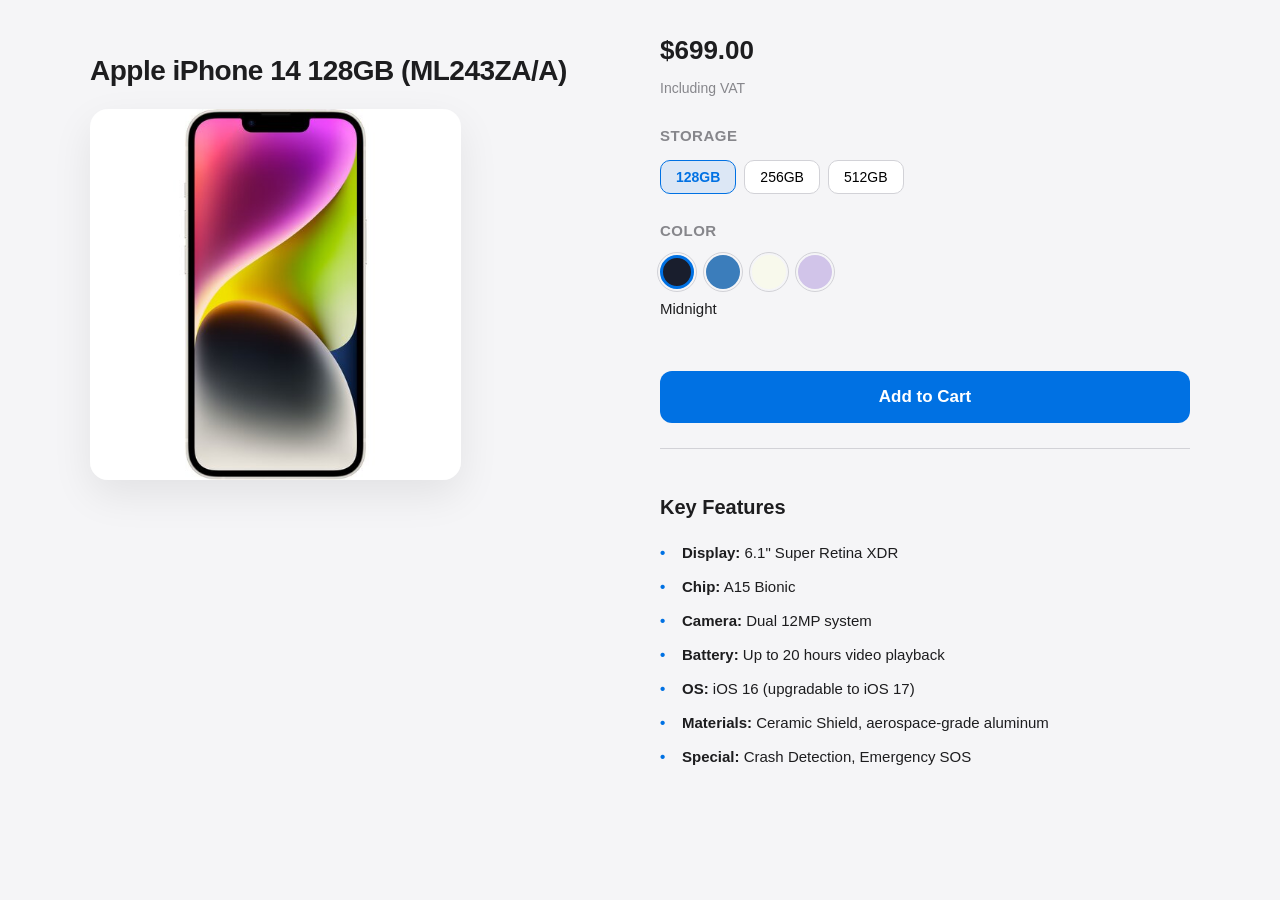
==== html/14iphone.html @ ac32e220 "first" ====
<!DOCTYPE html>
<html lang="en">
<head>
  <meta charset="UTF-8">
  <meta name="viewport" content="width=device-width, initial-scale=1.0">
  <title>Apple iPhone 14 128GB | TechShop</title>
  <link rel="stylesheet" href="../css/14.css">
</head>
<body>
<main class="product-page">
  <div class="product-gallery">
    <h1 class="product-title">Apple iPhone 14 128GB (ML243ZA/A)</h1>
    <img src="../images/iphone14.jpg" alt="iPhone 14" class="main-image">
  </div>

  <div class="product-details">
    <div class="price-section">
      <p class="price">$699.00</p>
      <p class="tax">Including VAT</p>
    </div>

    <div class="options">
      <div class="option-group">
        <h3>Storage</h3>
        <div class="option-buttons">
          <button class="storage-option active" data-storage="128">128GB</button>
          <button class="storage-option" data-storage="256">256GB</button>
          <button class="storage-option" data-storage="512">512GB</button>
        </div>
      </div>

      <div class="option-group">
        <h3>Color</h3>
        <div class="color-options">
          <button class="color-option active" data-color="midnight" style="background-color: #191E2D;"></button>
          <button class="color-option" data-color="blue" style="background-color: #3b7dbb;"></button>
          <button class="color-option" data-color="starlight" style="background-color: #F8F9EC;"></button>
          <button class="color-option" data-color="purple" style="background-color: #D1C4E9;"></button>
        </div>
        <p class="color-name">Midnight</p>
      </div>
    </div>

    <button class="buy-btn">Add to Cart</button>

    <div class="specs">
      <h2>Key Features</h2>
      <ul>
        <li><strong>Display:</strong> 6.1" Super Retina XDR</li>
        <li><strong>Chip:</strong> A15 Bionic</li>
        <li><strong>Camera:</strong> Dual 12MP system</li>
        <li><strong>Battery:</strong> Up to 20 hours video playback</li>
        <li><strong>OS:</strong> iOS 16 (upgradable to iOS 17)</li>
        <li><strong>Materials:</strong> Ceramic Shield, aerospace-grade aluminum</li>
        <li><strong>Special:</strong> Crash Detection, Emergency SOS</li>
      </ul>
    </div>
  </div>
</main>
<script src="../js/product.js"></script>
</body>
</html>
---- css/14.css ----
:root {
    --apple-blue: #0071e3;
    --apple-light-blue: #2997ff;
    --apple-dark: #1d1d1f;
    --apple-light: #f5f5f7;
    --apple-gray: #86868b;
    --apple-light-gray: #d2d2d7;
    --transition: all 0.4s cubic-bezier(0.16, 1, 0.3, 1);
}

body {
    font-family: -apple-system, BlinkMacSystemFont, 'Segoe UI', Roboto, sans-serif;
    color: var(--apple-dark);
    line-height: 1.6;
    background: var(--apple-light);
    margin: 0;
    padding: 0;
}

.product-page {
    display: grid;
    grid-template-columns: 1fr 1fr;
    gap: 40px;
    max-width: 1100px;
    margin: 30px auto;
    padding: 0 20px;
    animation: fadeIn 0.8s ease-out;
}

@keyframes fadeIn {
    from { opacity: 0; transform: translateY(20px); }
    to { opacity: 1; transform: translateY(0); }
}

.product-title {
    font-size: 28px;
    font-weight: 700;
    margin-bottom: 15px;
    color: var(--apple-dark);
    letter-spacing: -0.5px;
}

.main-image {
    width: 70%;
    margin: 0 auto;
    border-radius: 18px;
    box-shadow: 0 15px 40px rgba(0, 0, 0, 0.08);
    transition: var(--transition);
    transform-origin: center;
}

.main-image:hover {
    transform: scale(1.03);
    box-shadow: 0 20px 50px rgba(0, 0, 0, 0.12);
}

.price-section {
    margin-bottom: 25px;
}

.price {
    font-size: 26px;
    font-weight: 700;
    margin: 0;
    display: inline-block;
    position: relative;
}

.price::after {
    content: "";
    position: absolute;
    bottom: -5px;
    left: 0;
    width: 100%;
    height: 2px;
    background: var(--apple-blue);
    transform: scaleX(0);
    transition: var(--transition);
}

.price:hover::after {
    transform: scaleX(1);
}

.tax {
    color: var(--apple-gray);
    font-size: 14px;
    margin-top: 5px;
}

.option-group {
    margin-bottom: 25px;
}

.option-group h3 {
    font-size: 15px;
    font-weight: 600;
    margin-bottom: 12px;
    color: var(--apple-gray);
    text-transform: uppercase;
    letter-spacing: 0.5px;
}

.option-buttons {
    display: flex;
    gap: 8px;
    flex-wrap: wrap;
}

.storage-option {
    padding: 8px 15px;
    border: 1px solid var(--apple-light-gray);
    background: #fff;
    border-radius: 10px;
    cursor: pointer;
    transition: var(--transition);
    font-size: 14px;
}

.storage-option.active {
    border-color: var(--apple-blue);
    background: rgba(0, 113, 227, 0.1);
    color: var(--apple-blue);
    font-weight: 600;
}

.color-options {
    display: flex;
    gap: 12px;
    margin-bottom: 8px;
}

.color-option {
    width: 34px;
    height: 34px;
    border-radius: 50%;
    border: 3px solid transparent;
    cursor: pointer;
    transition: var(--transition);
    position: relative;
}

.color-option.active {
    border-color: var(--apple-blue);
}

.color-option::after {
    content: "";
    position: absolute;
    top: -6px;
    left: -6px;
    right: -6px;
    bottom: -6px;
    border: 1px solid var(--apple-light-gray);
    border-radius: 50%;
    transition: var(--transition);
}

.color-option:hover::after {
    top: -8px;
    left: -8px;
    right: -8px;
    bottom: -8px;
}

.color-name {
    font-size: 15px;
    margin: 0;
    font-weight: 500;
}

.buy-btn {
    width: 100%;
    padding: 16px;
    background: var(--apple-blue);
    color: white;
    border: none;
    border-radius: 12px;
    font-size: 17px;
    font-weight: 600;
    cursor: pointer;
    margin: 25px 0;
    transition: var(--transition);
    position: relative;
    overflow: hidden;
}

.buy-btn:hover {
    background: var(--apple-light-blue);
    transform: translateY(-2px);
    box-shadow: 0 10px 20px rgba(0, 113, 227, 0.2);
}

.buy-btn:active {
    transform: translateY(0);
}

.specs {
    border-top: 1px solid var(--apple-light-gray);
    padding-top: 25px;
    animation: slideUp 0.6s ease-out 0.3s both;
}

@keyframes slideUp {
    from { opacity: 0; transform: translateY(30px); }
    to { opacity: 1; transform: translateY(0); }
}

.specs h2 {
    font-size: 20px;
    margin-bottom: 18px;
    font-weight: 600;
}

.specs ul {
    list-style: none;
    padding: 0;
    margin: 0;
}

.specs li {
    margin-bottom: 10px;
    padding-left: 22px;
    position: relative;
    font-size: 15px;
}

.specs li::before {
    content: "•";
    position: absolute;
    left: 0;
    color: var(--apple-blue);
    font-weight: bold;
}

@media (max-width: 768px) {
    .product-page {
        grid-template-columns: 1fr;
        gap: 25px;
    }

    .main-image {
        width: 60%;
    }

    .product-title {
        font-size: 24px;
    }

    .price {
        font-size: 22px;
    }

    .buy-btn {
        padding: 14px;
        font-size: 16px;
    }
}
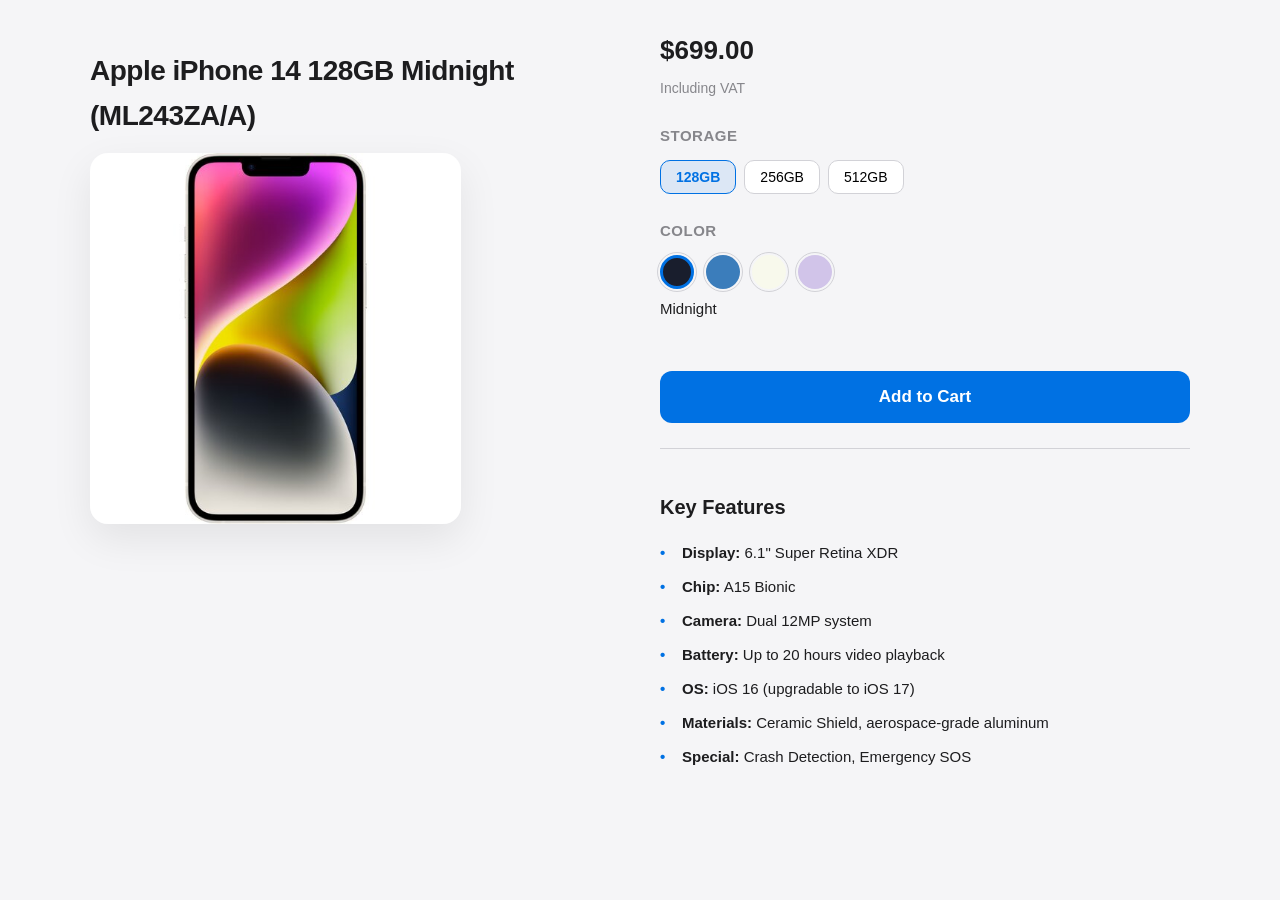
==== commit 6b137bd7: "pr" ====
--- a/html/14iphone.html
+++ b/html/14iphone.html
@@ -9,7 +9,7 @@
 <body>
 <main class="product-page">
   <div class="product-gallery">
-    <h1 class="product-title">Apple iPhone 14 128GB (ML243ZA/A)</h1>
+    <h1 class="product-title">Apple iPhone 14 128GB Midnight (ML243ZA/A)</h1>
     <img src="../images/iphone14.jpg" alt="iPhone 14" class="main-image">
   </div>
 
@@ -57,6 +57,31 @@
     </div>
   </div>
 </main>
+
+<script src="../js/cart-service.js"></script>
 <script src="../js/product.js"></script>
+<script>
+  setupAddToCartButton('iphone14', 'iPhone 14', 699);
+</script>
+<script>
+  // Общий обработчик для всех кнопок "Add to Cart"
+  document.querySelector('.buy-btn').addEventListener('click', function() {
+    if (!localStorage.getItem('currentUserId')) {
+      alert('Please login first');
+      return;
+    }
+
+    const basket = new Basket(localStorage.getItem('currentUserId'));
+
+    basket.add({
+      id: 'iphone14',
+      name: 'iPhone 14',
+      price: 699,
+      quantity: 1
+    });
+
+    window.location.href = 'basket.html';
+  });
+</script>
 </body>
 </html>
